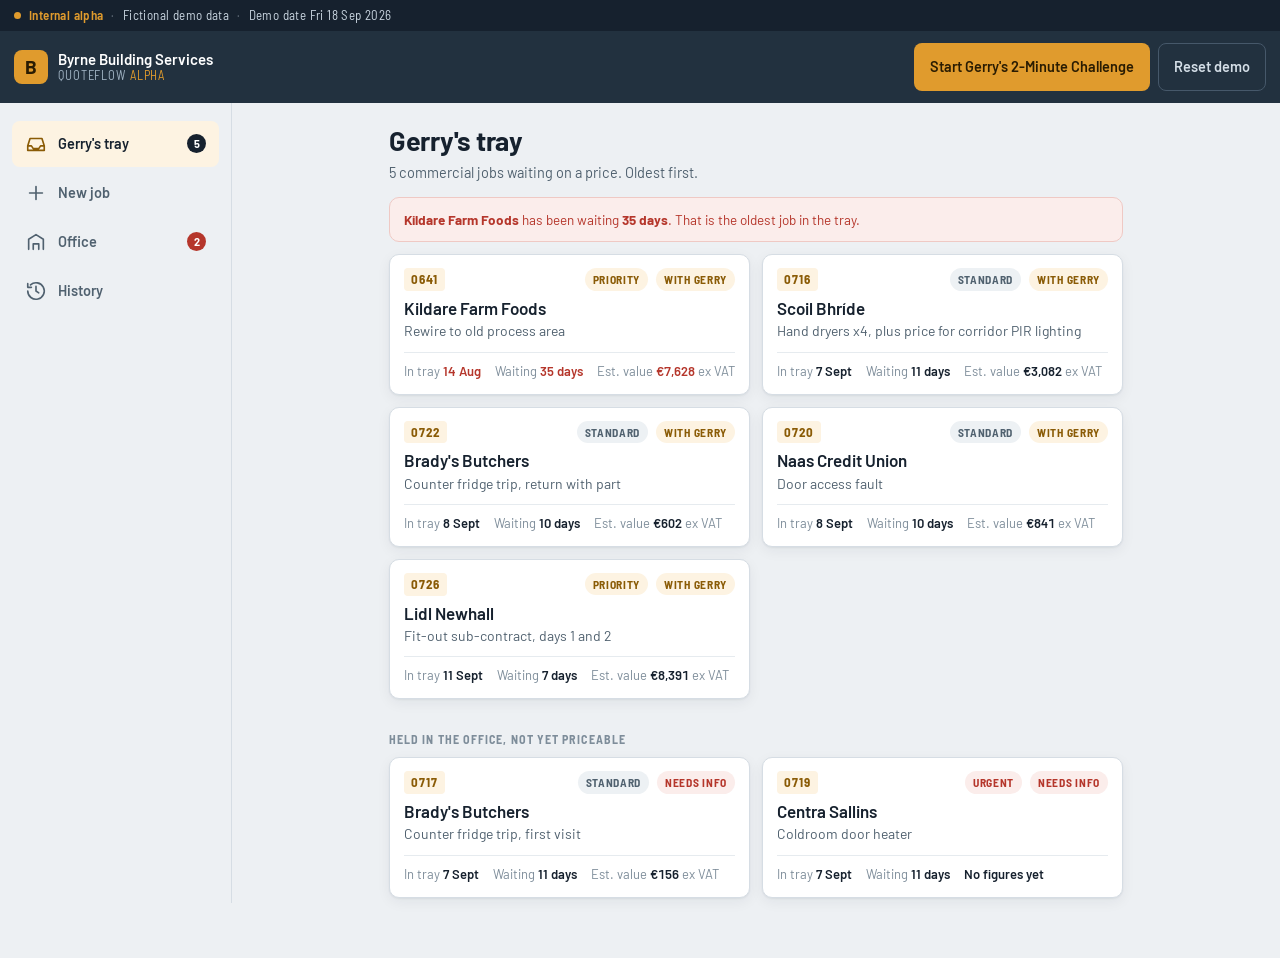
==== index.html @ 324cfc7e "Initial commit: QuoteFlow alpha for Byrne Building Services Co-Authored-By: Claude Opus 5.5 <noreply" ====
<!DOCTYPE html>
<html lang="en-IE">
<head>
<meta charset="utf-8">
<meta name="viewport" content="width=device-width, initial-scale=1, viewport-fit=cover">
<meta name="theme-color" content="#16212E">
<title>Byrne's | QuoteFlow Alpha</title>
<meta name="description" content="Internal alpha: commercial quotation workflow for Byrne Building Services. Classroom prototype.">
<link rel="icon" href="data:image/svg+xml,<svg xmlns='http://www.w3.org/2000/svg' viewBox='0 0 32 32'><rect width='32' height='32' rx='6' fill='%2316212E'/><text x='16' y='23' font-family='Arial' font-size='18' font-weight='bold' fill='%23E8A33D' text-anchor='middle'>B</text></svg>">
<link rel="preconnect" href="https://fonts.googleapis.com">
<link rel="preconnect" href="https://fonts.gstatic.com" crossorigin>
<link href="https://fonts.googleapis.com/css2?family=Barlow:wght@400;500;600;700&family=Barlow+Semi+Condensed:wght@500;600;700&display=swap" rel="stylesheet">
<link rel="stylesheet" href="styles.css">
</head>
<body>

<a class="skip" href="#main">Skip to main content</a>

<!-- ============ DEMO BANNER ============ -->
<div class="demo-strip" role="note">
  <span class="dot"></span>
  <strong>Internal alpha</strong>
  <span class="sep">·</span>
  <span>Fictional demo data</span>
  <span class="sep">·</span>
  <span>Demo date <time datetime="2026-09-18">Fri 18 Sep 2026</time></span>
</div>

<!-- ============ CHALLENGE BAR ============ -->
<div id="challengeBar" class="challenge-bar" hidden role="timer" aria-live="off">
  <div class="cb-left">
    <span class="cb-label">2-Minute Challenge</span>
    <span class="cb-hint" id="cbHint">Price this job and approve it.</span>
  </div>
  <div class="cb-right">
    <span class="cb-clock" id="cbClock">2:00</span>
    <button type="button" class="cb-quit" id="cbQuit">Stop</button>
  </div>
</div>

<header class="topbar">
  <div class="brand">
    <span class="mark" aria-hidden="true">B</span>
    <span class="brand-text">
      <strong>Byrne Building Services</strong>
      <span>QuoteFlow <em>Alpha</em></span>
    </span>
  </div>
  <div class="topbar-actions">
    <button type="button" class="btn btn-accent" id="startChallenge">Start Gerry's 2-Minute Challenge</button>
    <button type="button" class="btn btn-ghost" id="resetDemo">Reset demo</button>
  </div>
</header>

<div class="shell">

  <!-- ============ SIDE NAV (desktop) / BOTTOM NAV (mobile) ============ -->
  <nav class="nav" aria-label="Main">
    <a href="#/tray" data-route="tray" class="nav-item">
      <svg viewBox="0 0 24 24" aria-hidden="true"><path d="M3 14h4l2 3h6l2-3h4M3 14l2.5-8h13L21 14v5H3z"/></svg>
      <span>Gerry's tray</span><span class="nav-badge" id="badgeTray">0</span>
    </a>
    <a href="#/intake" data-route="intake" class="nav-item">
      <svg viewBox="0 0 24 24" aria-hidden="true"><path d="M12 5v14M5 12h14"/></svg>
      <span>New job</span>
    </a>
    <a href="#/office" data-route="office" class="nav-item">
      <svg viewBox="0 0 24 24" aria-hidden="true"><path d="M4 20V9l8-5 8 5v11M9 20v-6h6v6"/></svg>
      <span>Office</span><span class="nav-badge warn" id="badgeOffice">0</span>
    </a>
    <a href="#/history" data-route="history" class="nav-item">
      <svg viewBox="0 0 24 24" aria-hidden="true"><path d="M3 12a9 9 0 1 0 3-6.7M3 4v4h4M12 7v5l3 2"/></svg>
      <span>History</span>
    </a>
  </nav>

  <main id="main" class="main"><!-- views render here --></main>

</div>

<!-- ============ RESULT DIALOG ============ -->
<div class="overlay" id="overlay" hidden>
  <div class="dialog" role="dialog" aria-modal="true" aria-labelledby="dlgTitle" id="dialog">
    <h2 id="dlgTitle">Result</h2>
    <div id="dlgBody"></div>
    <div class="dlg-actions" id="dlgActions"></div>
  </div>
</div>

<div class="toast" id="toast" role="status" aria-live="polite" hidden></div>

<script src="app.js"></script>
</body>
</html>
---- styles.css ----
/* ============================================================
   Byrne's | QuoteFlow Alpha
   Visual language: the carbon docket book and the van.
   Ink + paper + a working hi-vis amber. Nothing decorative.
   ============================================================ */

:root{
  --ink:#16212E;
  --ink-2:#22313F;
  --ink-soft:#50616F;
  --muted:#7E8D9A;
  --paper:#EDF0F3;
  --card:#FFFFFF;
  --rule:#D6DDE4;
  --rule-2:#E6EBEF;

  --amber:#E09B2D;
  --amber-ink:#8A5B06;
  --amber-wash:#FDF3E2;

  --green:#2E7D5B;
  --green-wash:#E6F2EC;
  --red:#B5362B;
  --red-wash:#FBEDEB;
  --blue:#2B6CB0;
  --blue-wash:#EAF1F9;

  --ui:"Barlow", system-ui, -apple-system, "Segoe UI", Roboto, sans-serif;
  --cond:"Barlow Semi Condensed", "Barlow", system-ui, sans-serif;

  --r:10px;
  --shadow:0 1px 2px rgba(22,33,46,.06), 0 4px 14px rgba(22,33,46,.06);
  --tap:48px;
  --navh:64px;
}

*{box-sizing:border-box}
html,body{margin:0;padding:0}
html{-webkit-text-size-adjust:100%}
body{
  background:var(--paper); color:var(--ink);
  font-family:var(--ui); font-size:16px; line-height:1.45;
  -webkit-font-smoothing:antialiased;
  padding-bottom:calc(var(--navh) + env(safe-area-inset-bottom));
}
h1,h2,h3,h4{margin:0; line-height:1.18; letter-spacing:-.01em}
p{margin:0 0 .7em}
button,input,select,textarea{font:inherit; color:inherit}
.num{font-variant-numeric:tabular-nums}

.skip{position:absolute;left:-9999px;top:0;background:var(--ink);color:#fff;padding:10px 16px;z-index:200}
.skip:focus{left:8px;top:8px}

:focus-visible{outline:3px solid var(--blue); outline-offset:2px; border-radius:4px}

/* ---------- demo strip ---------- */
.demo-strip{
  background:var(--ink); color:#C7D3DE;
  font-family:var(--cond); font-size:13px; letter-spacing:.03em;
  padding:6px 14px; display:flex; align-items:center; gap:8px; flex-wrap:wrap;
}
.demo-strip strong{color:var(--amber); font-weight:600}
.demo-strip .sep{opacity:.4}
.demo-strip .dot{width:7px;height:7px;border-radius:50%;background:var(--amber);flex:none}

/* ---------- challenge bar ---------- */
.challenge-bar{
  position:sticky; top:0; z-index:60;
  background:var(--amber); color:#2A1C02;
  display:flex; align-items:center; justify-content:space-between; gap:12px;
  padding:9px 14px; box-shadow:0 2px 10px rgba(0,0,0,.14);
}
.challenge-bar.danger{background:var(--red); color:#fff}
.cb-label{font-family:var(--cond); font-weight:700; letter-spacing:.06em; text-transform:uppercase; font-size:12px; display:block}
.cb-hint{font-size:13.5px}
.cb-clock{font-size:26px; font-weight:700; font-variant-numeric:tabular-nums; letter-spacing:-.02em}
.cb-right{display:flex; align-items:center; gap:10px}
.cb-quit{background:rgba(0,0,0,.14); border:0; color:inherit; padding:7px 12px; border-radius:7px; cursor:pointer; font-size:13px; font-weight:600}
.cb-quit:hover{background:rgba(0,0,0,.22)}

/* ---------- topbar ---------- */
.topbar{
  background:var(--ink-2); color:#fff;
  display:flex; align-items:center; justify-content:space-between; gap:12px;
  padding:12px 14px; flex-wrap:wrap;
}
.brand{display:flex; align-items:center; gap:10px; min-width:0}
.mark{
  width:34px;height:34px;flex:none;border-radius:8px;background:var(--amber);
  color:#2A1C02; font-weight:700; font-size:19px;
  display:grid; place-items:center;
}
.brand-text{display:flex;flex-direction:column;line-height:1.15;min-width:0}
.brand-text strong{font-size:15px; font-weight:600; white-space:nowrap; overflow:hidden; text-overflow:ellipsis}
.brand-text span{font-family:var(--cond); font-size:12.5px; color:#9FB2C2; letter-spacing:.07em; text-transform:uppercase}
.brand-text em{font-style:normal; color:var(--amber)}
.topbar-actions{display:flex; gap:8px; flex-wrap:wrap}

/* ---------- buttons ---------- */
.btn{
  border:1px solid transparent; border-radius:8px; cursor:pointer;
  padding:10px 15px; font-size:14.5px; font-weight:600; min-height:var(--tap);
  display:inline-flex; align-items:center; justify-content:center; gap:7px;
  transition:background .14s ease, border-color .14s ease, transform .06s ease;
}
.btn:active{transform:translateY(1px)}
.btn-accent{background:var(--amber); color:#2A1C02}
.btn-accent:hover{background:#EFAA3B}
.btn-ghost{background:transparent; border-color:#46586A; color:#D4DEE7}
.btn-ghost:hover{background:#2C3D4D}
.btn-primary{background:var(--ink); color:#fff; width:100%}
.btn-primary:hover{background:var(--ink-2)}
.btn-approve{background:var(--green); color:#fff; width:100%; font-size:17px; min-height:56px}
.btn-approve:hover{background:#35906A}
.btn-line{background:var(--card); border-color:var(--rule); color:var(--ink)}
.btn-line:hover{background:#F6F8FA}
.btn-sm{min-height:38px; padding:7px 12px; font-size:13.5px}
.btn[disabled]{opacity:.45; cursor:not-allowed}

/* ---------- shell + nav ---------- */
.shell{display:block}
.nav{
  position:fixed; left:0; right:0; bottom:0; z-index:50;
  background:var(--card); border-top:1px solid var(--rule);
  display:grid; grid-template-columns:repeat(4,1fr);
  padding-bottom:env(safe-area-inset-bottom);
}
.nav-item{
  position:relative; text-decoration:none; color:var(--ink-soft);
  display:flex; flex-direction:column; align-items:center; justify-content:center; gap:3px;
  min-height:var(--navh); padding:8px 4px;
  font-family:var(--cond); font-size:12px; font-weight:600; letter-spacing:.02em;
}
.nav-item svg{width:22px;height:22px;fill:none;stroke:currentColor;stroke-width:1.8;stroke-linecap:round;stroke-linejoin:round}
.nav-item[aria-current="page"]{color:var(--ink); background:var(--amber-wash)}
.nav-item[aria-current="page"] svg{stroke:var(--amber-ink)}
.nav-badge{
  position:absolute; top:7px; right:calc(50% - 26px);
  background:var(--ink); color:#fff; font-size:11px; font-weight:700;
  min-width:19px; height:19px; border-radius:10px; display:grid; place-items:center; padding:0 5px;
}
.nav-badge.warn{background:var(--red)}
.nav-badge[data-zero="1"]{display:none}

.main{padding:16px 14px 28px; max-width:1180px; margin:0 auto}

/* ---------- page head ---------- */
.page-head{margin-bottom:14px}
.page-head h1{font-size:23px; font-weight:700}
.page-head p{color:var(--ink-soft); font-size:14.5px; margin:5px 0 0}

/* ---------- cards ---------- */
.card{background:var(--card); border:1px solid var(--rule); border-radius:var(--r); box-shadow:var(--shadow)}
.card + .card{margin-top:12px}
.card-pad{padding:15px}

.section-label{
  font-family:var(--cond); font-size:12px; font-weight:700; letter-spacing:.09em;
  text-transform:uppercase; color:var(--muted); margin:20px 0 9px;
}
.section-label:first-child{margin-top:0}

/* ---------- job card (the docket) ---------- */
.job{
  display:block; width:100%; text-align:left; background:var(--card);
  border:1px solid var(--rule); border-radius:var(--r); box-shadow:var(--shadow);
  padding:13px 14px; cursor:pointer; margin-bottom:10px;
  transition:border-color .14s ease, box-shadow .14s ease;
}
.job:hover{border-color:#B9C5D0; box-shadow:0 2px 6px rgba(22,33,46,.1)}
.job-top{display:flex; align-items:flex-start; justify-content:space-between; gap:10px}
.job-ref{
  font-family:var(--cond); font-size:13px; font-weight:700; letter-spacing:.08em;
  color:var(--amber-ink); background:var(--amber-wash);
  padding:2px 7px; border-radius:4px; white-space:nowrap;
}
.job-cust{font-size:17px; font-weight:600; margin:7px 0 2px; line-height:1.25}
.job-desc{font-size:14px; color:var(--ink-soft); margin:0}
.job-meta{
  display:flex; flex-wrap:wrap; gap:6px 14px; margin-top:10px;
  padding-top:9px; border-top:1px solid var(--rule-2);
  font-size:13px; color:var(--muted);
}
.job-meta b{color:var(--ink); font-weight:600}
.waiting-hot b{color:var(--red)}

/* ---------- pills ---------- */
.pill{
  font-family:var(--cond); font-size:11.5px; font-weight:700; letter-spacing:.06em;
  text-transform:uppercase; padding:3px 8px; border-radius:20px; white-space:nowrap;
}
.pill-grey{background:#EDF1F4; color:var(--ink-soft)}
.pill-amber{background:var(--amber-wash); color:var(--amber-ink)}
.pill-green{background:var(--green-wash); color:var(--green)}
.pill-red{background:var(--red-wash); color:var(--red)}
.pill-blue{background:var(--blue-wash); color:var(--blue)}

/* ---------- insights ---------- */
.stats{display:grid; grid-template-columns:repeat(2,1fr); gap:10px}
.stat{background:var(--card); border:1px solid var(--rule); border-radius:var(--r); padding:13px 14px}
.stat .k{font-family:var(--cond); font-size:11.5px; font-weight:700; letter-spacing:.07em; text-transform:uppercase; color:var(--muted)}
.stat .v{font-size:27px; font-weight:700; line-height:1.1; margin-top:4px; font-variant-numeric:tabular-nums}
.stat .s{font-size:12.5px; color:var(--ink-soft); margin-top:2px}
.stat.hot .v{color:var(--red)}

.assumption{
  background:var(--amber-wash); border:1px solid #EFD9AE; border-radius:var(--r);
  padding:12px 14px; font-size:13.5px; color:var(--amber-ink); margin-top:10px;
}
.assumption strong{display:block; font-family:var(--cond); letter-spacing:.06em; text-transform:uppercase; font-size:11.5px; margin-bottom:3px}

/* ---------- forms ---------- */
.field{margin-bottom:14px}
.field label, .lbl{display:block; font-size:13.5px; font-weight:600; margin-bottom:5px}
.req{color:var(--red)}
.hint{font-size:12.5px; color:var(--muted); font-weight:400; margin-top:3px}
input[type=text], input[type=number], input[type=date], select, textarea{
  width:100%; background:#fff; border:1px solid var(--rule); border-radius:8px;
  padding:11px 12px; font-size:16px; min-height:var(--tap);
}
textarea{min-height:76px; resize:vertical; line-height:1.4}
input:focus, select:focus, textarea:focus{border-color:var(--blue); outline:none; box-shadow:0 0 0 3px rgba(43,108,176,.15)}
input[aria-invalid="true"], select[aria-invalid="true"], textarea[aria-invalid="true"]{border-color:var(--red); background:#FFFAF9}
.err{color:var(--red); font-size:12.5px; margin-top:4px; font-weight:600}
.grid2{display:grid; grid-template-columns:1fr; gap:0 14px}
.form-foot{position:sticky; bottom:calc(var(--navh) + 8px); padding-top:6px}

/* ---------- line item editor ---------- */
.lines{width:100%; border-collapse:collapse}
.lines th{
  font-family:var(--cond); font-size:11.5px; letter-spacing:.06em; text-transform:uppercase;
  color:var(--muted); text-align:left; font-weight:700; padding:0 6px 6px 0;
}
.lines th.r, .lines td.r{text-align:right}
.lines td{padding:3px 6px 3px 0; vertical-align:middle}
.lines input{min-height:42px; padding:8px 9px; font-size:15px}
.lines input.n{text-align:right}
.lines tfoot td{padding-top:9px; font-weight:600; border-top:1px solid var(--rule-2)}
.del{
  background:none;border:0;color:var(--muted);cursor:pointer;font-size:19px;line-height:1;
  width:36px;height:42px;border-radius:6px;
}
.del:hover{background:var(--red-wash); color:var(--red)}

/* stacked line items on small screens: description gets the full width */
@media (max-width:559px){
  .lines, .lines tbody, .lines tr, .lines td{display:block; width:100%}
  .lines thead{display:none}
  .lines tr{
    display:flex; flex-wrap:wrap; gap:7px 8px; align-items:flex-end;
    border:1px solid var(--rule-2); border-radius:9px; padding:9px; margin-bottom:8px;
  }
  .lines td{padding:0; flex:1 1 0; min-width:0}
  .lines td.c-desc{flex:1 1 100%}
  .lines td[data-lab]::before{
    content:attr(data-lab); display:block;
    font-family:var(--cond); font-size:10.5px; font-weight:700; letter-spacing:.06em;
    text-transform:uppercase; color:var(--muted); margin-bottom:3px;
  }
  .lines td.c-line{flex:0 0 auto; margin-left:auto; text-align:right; font-weight:700; padding-bottom:11px}
  .lines td.c-del{flex:0 0 auto}
}

/* ---------- totals ---------- */
.totals{border-top:1px solid var(--rule); margin-top:14px; padding-top:12px}
.trow{display:flex; justify-content:space-between; align-items:baseline; gap:10px; padding:5px 0; font-size:14.5px}
.trow .lab{color:var(--ink-soft)}
.trow .val{font-weight:600; font-variant-numeric:tabular-nums}
.trow.sub{border-top:1px solid var(--rule-2); margin-top:6px; padding-top:9px}
.trow.grand{
  border-top:2px solid var(--ink); margin-top:9px; padding-top:11px;
  font-size:18px; font-weight:700;
}
.trow.grand .val{font-size:30px; letter-spacing:-.02em}
.trow.vat .val, .trow.vat .lab{color:var(--muted); font-weight:500}

/* ---------- gerry override ---------- */
.override{
  background:var(--amber-wash); border:1px solid #EFD9AE; border-radius:var(--r);
  padding:13px 14px; margin-top:14px;
}
.override h3{font-size:15px; margin-bottom:3px}
.override .hint{margin-bottom:9px}
.override-row{display:flex; gap:9px; align-items:center}
.override-row .pfx{font-size:19px; font-weight:700; color:var(--amber-ink)}

/* ---------- pipeline ---------- */
.pipe{display:flex; flex-wrap:wrap; gap:5px; align-items:center; margin-bottom:4px}
.pipe-step{
  font-family:var(--cond); font-size:11.5px; font-weight:700; letter-spacing:.05em; text-transform:uppercase;
  padding:5px 9px; border-radius:6px; background:#EDF1F4; color:var(--muted);
}
.pipe-step.done{background:var(--ink); color:#fff}
.pipe-step.now{background:var(--amber); color:#2A1C02}
.pipe-arrow{color:var(--rule); font-size:13px}

/* ---------- history / activity ---------- */
.log{list-style:none; margin:0; padding:0}
.log li{
  display:flex; gap:11px; padding:9px 0; border-bottom:1px solid var(--rule-2); font-size:14px;
}
.log li:last-child{border-bottom:0}
.log .when{
  font-family:var(--cond); font-size:12px; color:var(--muted); white-space:nowrap;
  min-width:94px; padding-top:2px;
}
.log .who{font-weight:600}

/* ---------- misc ---------- */
.empty{text-align:center; padding:40px 18px; color:var(--muted)}
.empty h3{color:var(--ink); margin-bottom:5px; font-size:17px}
.back{
  background:none;border:0;color:var(--ink-soft);cursor:pointer;font-size:14.5px;font-weight:600;
  padding:8px 0; display:inline-flex; align-items:center; gap:6px; min-height:var(--tap);
}
.back:hover{color:var(--ink)}
.rowbtns{display:flex; gap:8px; flex-wrap:wrap}
.notice{
  background:var(--blue-wash); border:1px solid #C5D9EE; border-radius:var(--r);
  padding:12px 14px; font-size:13.5px; color:#23527F; margin-bottom:12px;
}
.notice.warn{background:var(--red-wash); border-color:#EFC9C4; color:var(--red)}
.summary-grid{display:grid; grid-template-columns:1fr; gap:0}
.sg-row{display:flex; justify-content:space-between; gap:12px; padding:7px 0; border-bottom:1px solid var(--rule-2); font-size:14.5px}
.sg-row:last-child{border-bottom:0}
.sg-row .k{color:var(--ink-soft); flex:none}
.sg-row .v{text-align:right; font-weight:600}

/* ---------- hidden must beat display rules below ---------- */
[hidden]{display:none !important}

/* ---------- overlay / dialog ---------- */
.overlay{
  position:fixed; inset:0; z-index:120; background:rgba(16,24,34,.55);
  display:grid; place-items:center; padding:18px;
}
.dialog{
  background:var(--card); border-radius:14px; max-width:430px; width:100%;
  padding:22px; box-shadow:0 20px 50px rgba(0,0,0,.3);
}
.dialog h2{font-size:21px; margin-bottom:10px}
.dialog .big{font-size:46px; font-weight:700; letter-spacing:-.03em; line-height:1; margin:6px 0 2px; font-variant-numeric:tabular-nums}
.dialog .pass{color:var(--green)}
.dialog .fail{color:var(--red)}
.dlg-actions{display:flex; gap:9px; margin-top:18px; flex-wrap:wrap}
.dlg-actions .btn{flex:1; min-width:130px}

/* ---------- sticky approve dock (phones) ---------- */
.approve-dock{
  position:fixed; left:0; right:0; bottom:var(--navh); z-index:55;
  background:var(--card); border-top:1px solid var(--rule);
  padding:10px 14px calc(10px + env(safe-area-inset-bottom));
  display:flex; align-items:center; gap:12px;
  box-shadow:0 -5px 18px rgba(22,33,46,.12);
}
.dock-total{display:flex; flex-direction:column; line-height:1.15; flex:none}
.dock-total .k{
  font-family:var(--cond); font-size:10.5px; font-weight:700; letter-spacing:.06em;
  text-transform:uppercase; color:var(--muted);
}
.dock-total .v{font-size:19px; font-weight:700; font-variant-numeric:tabular-nums}
@media (min-width:860px){ .approve-dock, #dockSpacer{display:none !important} }

/* ---------- toast ---------- */
.toast{
  position:fixed; left:50%; transform:translateX(-50%);
  bottom:calc(var(--navh) + 86px); z-index:150;
  background:var(--ink); color:#fff; padding:12px 18px; border-radius:9px;
  font-size:14.5px; font-weight:600; box-shadow:0 8px 24px rgba(0,0,0,.26);
  max-width:calc(100vw - 32px); text-align:center;
}

/* ============================================================
   DESKTOP
   ============================================================ */
@media (min-width:860px){
  body{padding-bottom:0}
  .shell{display:grid; grid-template-columns:232px 1fr; align-items:start; max-width:1320px; margin:0 auto}
  .nav{
    position:sticky; top:0; left:auto; right:auto; bottom:auto;
    display:flex; flex-direction:column; gap:3px;
    border-top:0; border-right:1px solid var(--rule); background:transparent;
    padding:18px 12px; min-height:calc(100vh - 100px);
  }
  .nav-item{
    flex-direction:row; justify-content:flex-start; gap:11px;
    min-height:46px; padding:10px 13px; border-radius:8px; font-size:14.5px;
    font-family:var(--ui); letter-spacing:0;
  }
  .nav-badge{position:static; margin-left:auto; right:auto; top:auto}
  .main{padding:22px 24px 48px}
  .page-head h1{font-size:27px}
  .stats{grid-template-columns:repeat(4,1fr)}
  .grid2{grid-template-columns:1fr 1fr}
  .form-foot{position:static}
  .two-col{display:grid; grid-template-columns:1fr 360px; gap:16px; align-items:start}
  .two-col > * + *{margin-top:0}
  .two-col > *:first-child{order:2}   /* price panel back to the right on desktop */
  .two-col > *:last-child{order:1}
  .btn-primary{width:auto; min-width:210px}
}

@media (min-width:1100px){
  .job-grid{display:grid; grid-template-columns:1fr 1fr; gap:0 12px}
  .job{margin-bottom:12px}
}

@media (prefers-reduced-motion:reduce){
  *{transition-duration:.01ms !important; animation-duration:.01ms !important}
}

@media print{
  .nav,.topbar,.demo-strip,.challenge-bar,.toast{display:none}
}
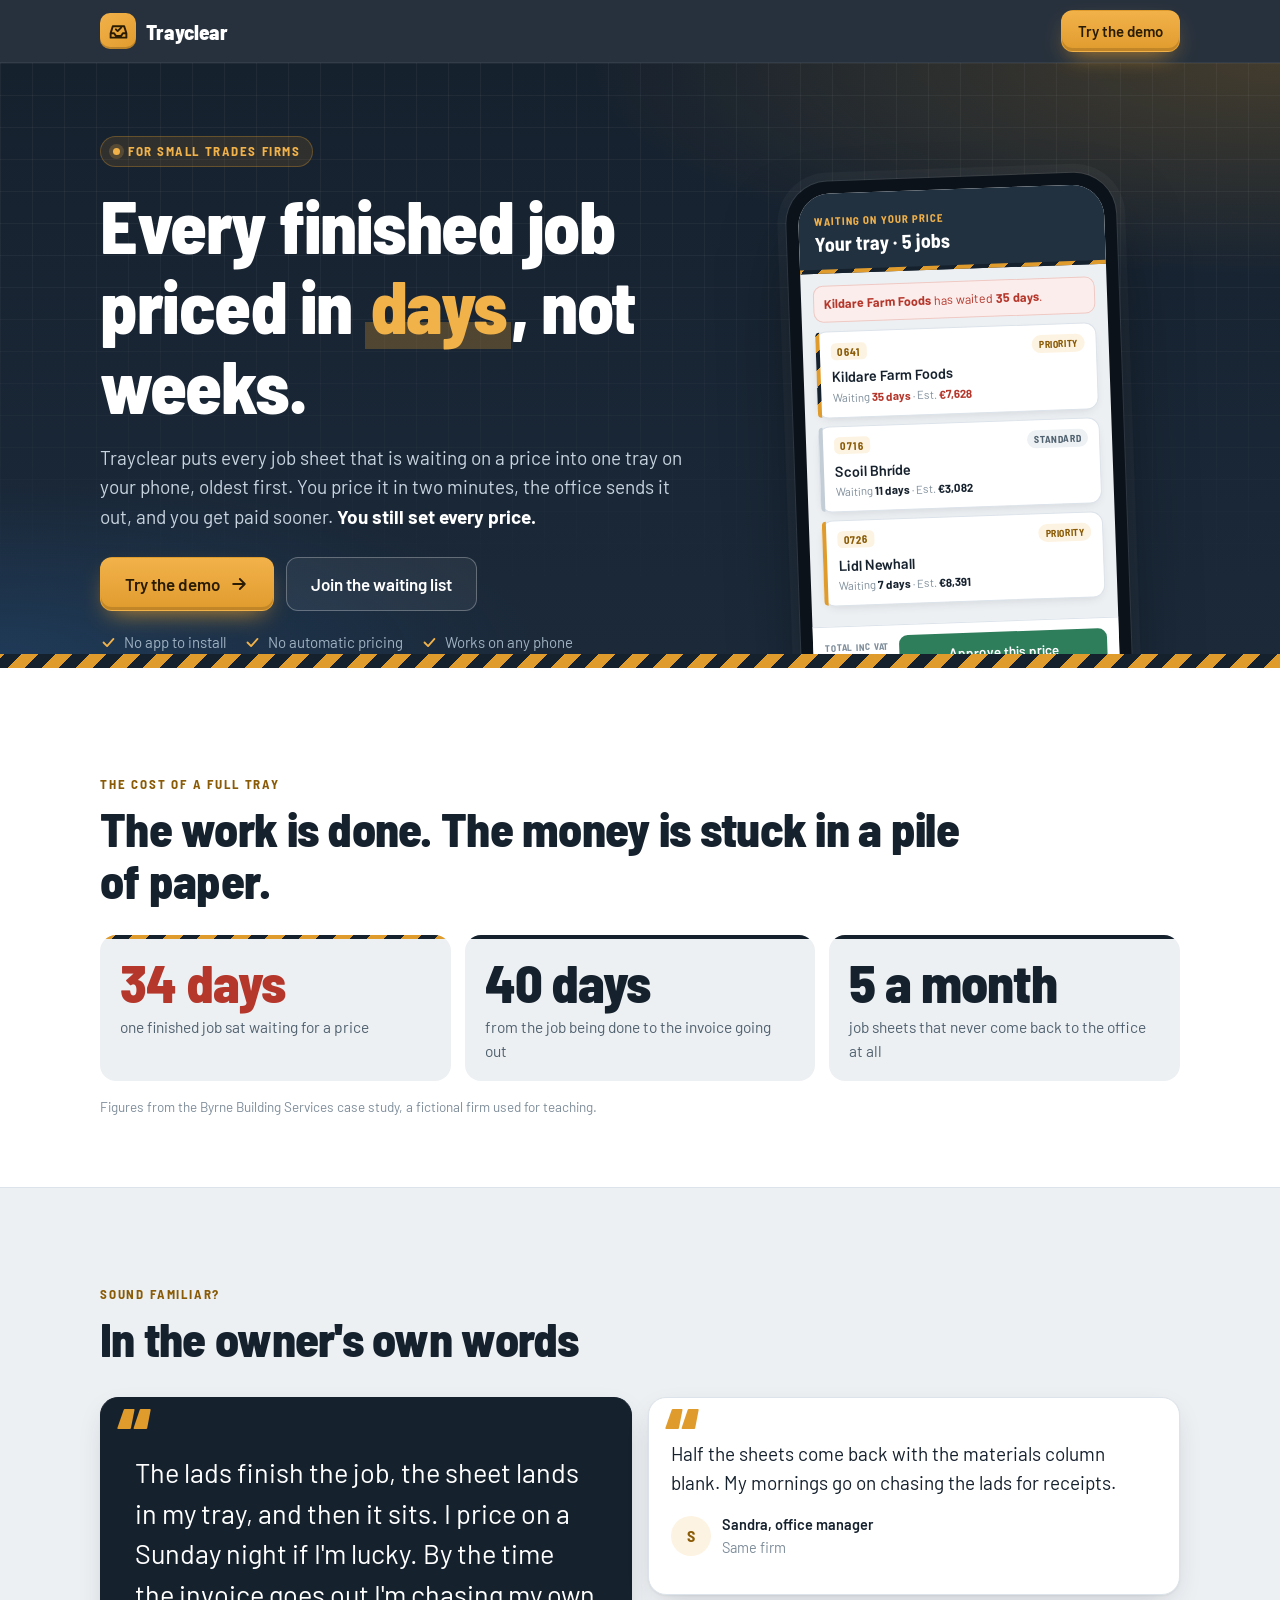
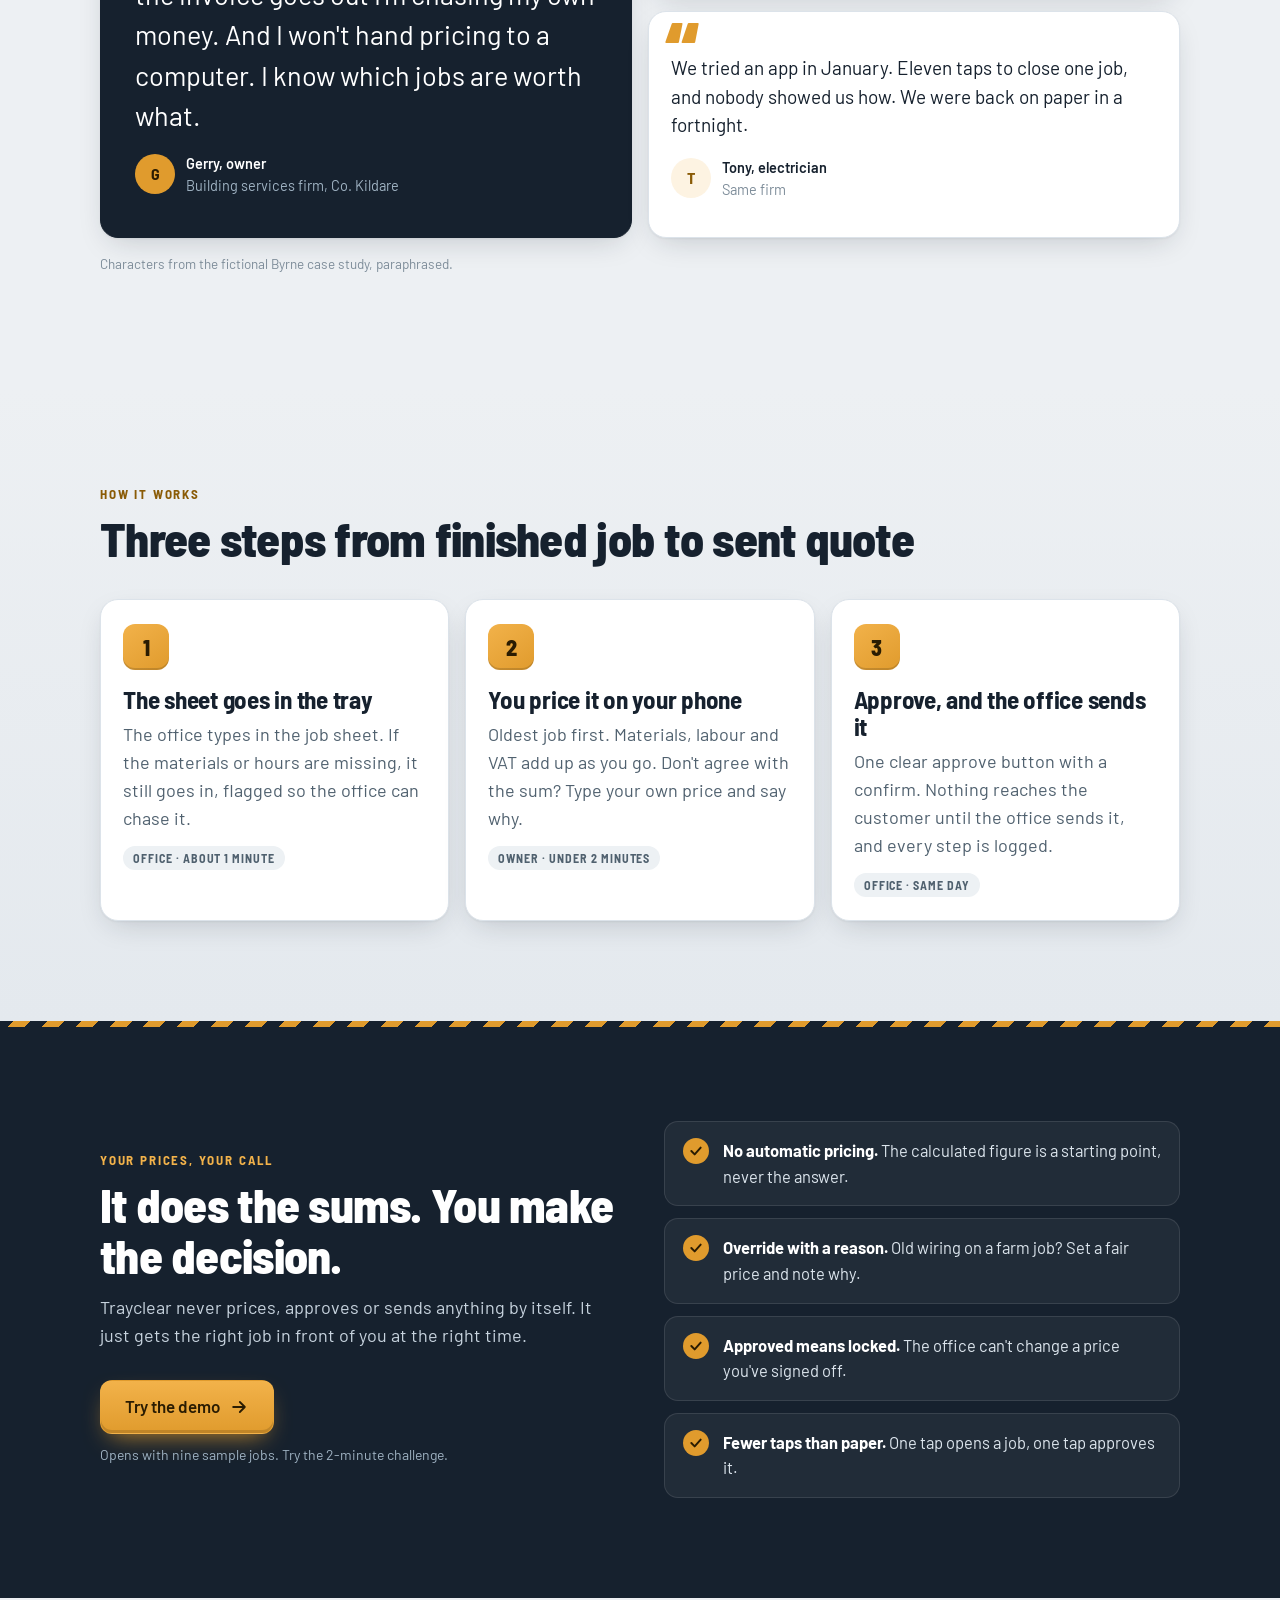
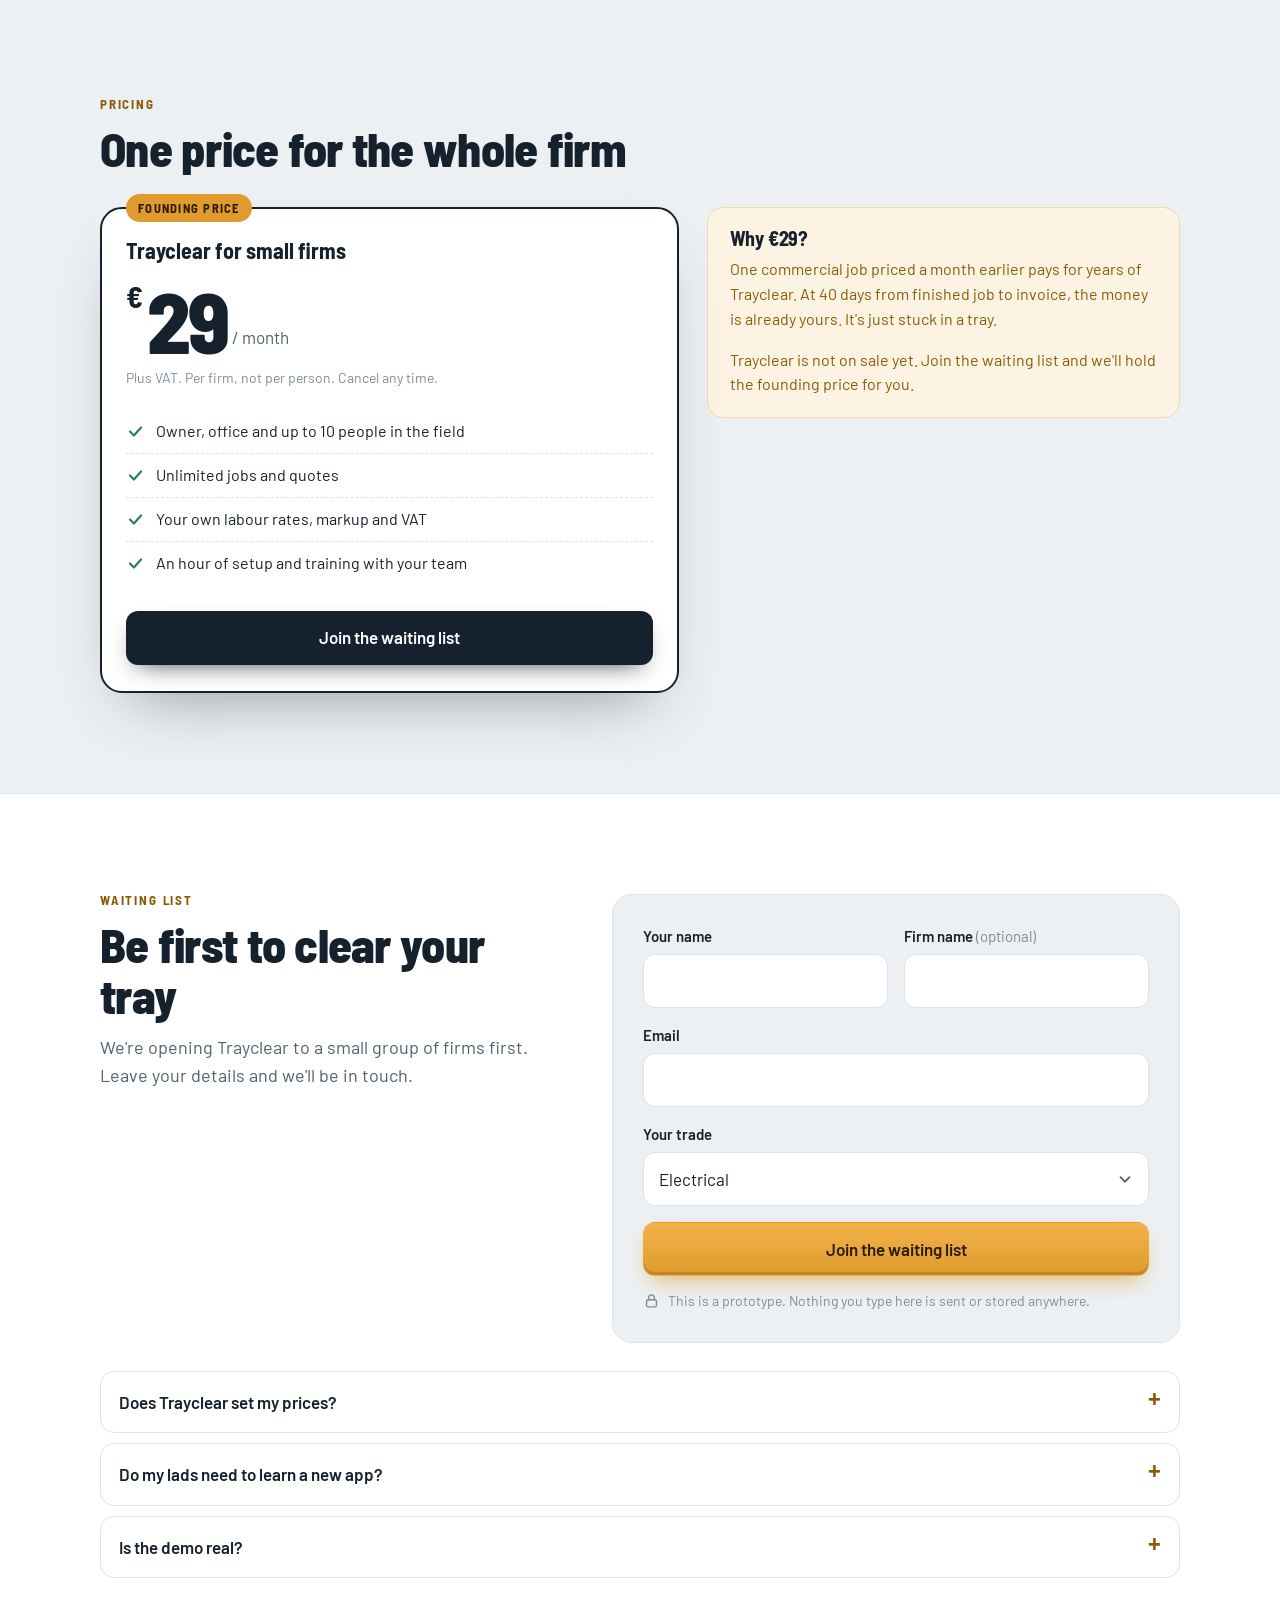
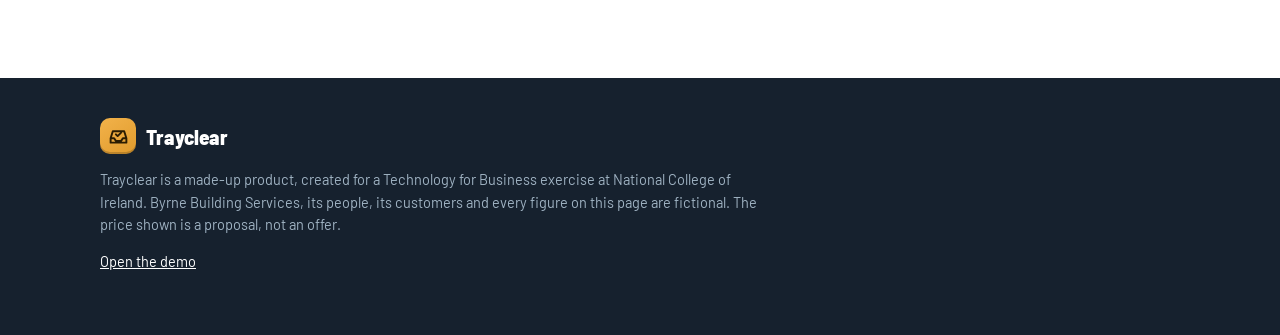
==== commit 424eb6b0: "Add Trayclear landing page, move prototype to app.html, refresh visual design - index.html: phone-fi" ====
--- a/index.html
+++ b/index.html
@@ -4,91 +4,676 @@
 <meta charset="utf-8">
 <meta name="viewport" content="width=device-width, initial-scale=1, viewport-fit=cover">
 <meta name="theme-color" content="#16212E">
-<title>Byrne's | QuoteFlow Alpha</title>
-<meta name="description" content="Internal alpha: commercial quotation workflow for Byrne Building Services. Classroom prototype.">
-<link rel="icon" href="data:image/svg+xml,<svg xmlns='http://www.w3.org/2000/svg' viewBox='0 0 32 32'><rect width='32' height='32' rx='6' fill='%2316212E'/><text x='16' y='23' font-family='Arial' font-size='18' font-weight='bold' fill='%23E8A33D' text-anchor='middle'>B</text></svg>">
+<title>Trayclear | Every finished job priced in days, not weeks</title>
+<meta name="description" content="Trayclear puts every job waiting on a price in one tray on the owner's phone, oldest first. Built for small electrical, plumbing and building firms. You still set every price.">
+<link rel="icon" href="data:image/svg+xml,<svg xmlns='http://www.w3.org/2000/svg' viewBox='0 0 32 32'><rect width='32' height='32' rx='8' fill='%23E09B2D'/><path d='M6 18h5l2 3h6l2-3h5M6 18l3-10h14l3 10v6H6z' fill='none' stroke='%232A1C02' stroke-width='2.2' stroke-linejoin='round'/></svg>">
 <link rel="preconnect" href="https://fonts.googleapis.com">
 <link rel="preconnect" href="https://fonts.gstatic.com" crossorigin>
-<link href="https://fonts.googleapis.com/css2?family=Barlow:wght@400;500;600;700&family=Barlow+Semi+Condensed:wght@500;600;700&display=swap" rel="stylesheet">
-<link rel="stylesheet" href="styles.css">
+<link href="https://fonts.googleapis.com/css2?family=Barlow:wght@400;500;600;700&family=Barlow+Semi+Condensed:wght@600;700;800&display=swap" rel="stylesheet">
+<style>
+:root{
+  --ink:#16212E; --ink-2:#22313F; --ink-3:#2E4154; --ink-soft:#50616F; --muted:#7E8D9A;
+  --paper:#EDF0F3; --card:#FFFFFF; --rule:#DCE3EA;
+  --amber:#E09B2D; --amber-hi:#F2B24A; --amber-ink:#8A5B06; --amber-wash:#FDF3E2;
+  --green:#2E7D5B; --green-wash:#E6F2EC; --red:#B5362B; --red-wash:#FBEDEB;
+  --ui:"Barlow", system-ui, -apple-system, "Segoe UI", Roboto, sans-serif;
+  --cond:"Barlow Semi Condensed", "Barlow", system-ui, sans-serif;
+  --stripes:repeating-linear-gradient(-45deg, var(--amber) 0 12px, var(--ink) 12px 24px);
+  --shadow:0 1px 2px rgba(22,33,46,.05), 0 10px 30px -10px rgba(22,33,46,.22);
+  --wrap:1120px;
+}
+*{box-sizing:border-box}
+html{scroll-behavior:smooth; -webkit-text-size-adjust:100%}
+body{
+  margin:0; font-family:var(--ui); font-size:17px; line-height:1.55; color:var(--ink);
+  background:var(--paper); -webkit-font-smoothing:antialiased;
+}
+h1,h2,h3{font-family:var(--cond); line-height:1.08; margin:0; letter-spacing:-.01em}
+p{margin:0 0 1em}
+a{color:inherit}
+img,svg{display:block}
+.wrap{max-width:var(--wrap); margin:0 auto; padding:0 20px}
+.skip{position:absolute; left:-9999px; top:0; background:var(--ink); color:#fff; padding:10px 16px; z-index:99}
+.skip:focus{left:8px; top:8px}
+:focus-visible{outline:3px solid #2B6CB0; outline-offset:3px; border-radius:6px}
+
+/* ---------- buttons ---------- */
+.btn{
+  display:inline-flex; align-items:center; justify-content:center; gap:9px;
+  min-height:54px; padding:0 24px; border-radius:12px; border:1px solid transparent;
+  font:600 17px/1 var(--ui); text-decoration:none; cursor:pointer;
+  transition:transform .08s ease, box-shadow .15s ease, background .15s ease;
+}
+.btn:active{transform:translateY(1px)}
+.btn svg{width:20px; height:20px; fill:none; stroke:currentColor; stroke-width:2.2; stroke-linecap:round; stroke-linejoin:round}
+.btn-amber{
+  background:linear-gradient(180deg, var(--amber-hi), var(--amber)); color:#2A1C02;
+  box-shadow:inset 0 -3px 0 rgba(0,0,0,.14), 0 10px 24px -10px rgba(224,155,45,.9);
+}
+.btn-amber:hover{background:linear-gradient(180deg, #F6BE5E, var(--amber-hi))}
+.btn-ghost{background:rgba(255,255,255,.06); color:#fff; border-color:rgba(255,255,255,.28)}
+.btn-ghost:hover{background:rgba(255,255,255,.12)}
+.btn-ink{background:var(--ink); color:#fff; box-shadow:0 10px 24px -12px rgba(22,33,46,.9)}
+.btn-ink:hover{background:var(--ink-3)}
+.btn-block{width:100%}
+
+/* ---------- top nav ---------- */
+.top{
+  position:sticky; top:0; z-index:40; background:rgba(22,33,46,.92);
+  backdrop-filter:saturate(1.4) blur(10px); -webkit-backdrop-filter:saturate(1.4) blur(10px);
+  border-bottom:1px solid rgba(255,255,255,.06);
+}
+.top .wrap{display:flex; align-items:center; justify-content:space-between; gap:12px; min-height:62px}
+.logo{display:flex; align-items:center; gap:10px; color:#fff; text-decoration:none; font:800 21px/1 var(--cond); letter-spacing:.01em}
+.logo-mark{
+  width:36px; height:36px; border-radius:10px; display:grid; place-items:center;
+  background:linear-gradient(145deg, var(--amber-hi), var(--amber));
+  box-shadow:inset 0 -2px 0 rgba(0,0,0,.18);
+}
+.logo-mark svg{width:21px; height:21px; fill:none; stroke:#2A1C02; stroke-width:2.2; stroke-linecap:round; stroke-linejoin:round}
+.top .btn{min-height:42px; padding:0 16px; font-size:15px}
+
+/* ---------- hero ---------- */
+.hero{
+  position:relative; overflow:hidden; color:#fff; padding:44px 0 0;
+  background:
+    radial-gradient(90% 60% at 100% 0%, rgba(224,155,45,.22), transparent 60%),
+    radial-gradient(70% 50% at 0% 100%, rgba(43,108,176,.25), transparent 60%),
+    linear-gradient(180deg, var(--ink) 0%, #1B2939 100%);
+}
+.hero::before{ /* blueprint grid */
+  content:""; position:absolute; inset:0; pointer-events:none;
+  background-image:
+    linear-gradient(rgba(255,255,255,.045) 1px, transparent 1px),
+    linear-gradient(90deg, rgba(255,255,255,.045) 1px, transparent 1px);
+  background-size:32px 32px;
+  -webkit-mask-image:linear-gradient(180deg, #000 30%, transparent 95%); mask-image:linear-gradient(180deg, #000 30%, transparent 95%);
+}
+.hero .wrap{position:relative; display:grid; gap:36px}
+.eyebrow{
+  display:inline-flex; align-items:center; gap:8px; margin-bottom:18px;
+  font:700 13px/1 var(--cond); letter-spacing:.12em; text-transform:uppercase; color:var(--amber-hi);
+  background:rgba(224,155,45,.12); border:1px solid rgba(224,155,45,.3); padding:8px 12px; border-radius:30px;
+}
+.eyebrow::before{content:""; width:7px; height:7px; border-radius:50%; background:var(--amber-hi); box-shadow:0 0 0 4px rgba(242,178,74,.2)}
+.hero h1{font-size:clamp(42px, 11vw, 74px); font-weight:800; letter-spacing:-.02em}
+.hero h1 .hl{
+  color:var(--amber-hi); background:linear-gradient(transparent 70%, rgba(224,155,45,.28) 70%);
+  padding:0 .06em;
+}
+.lede{font-size:19px; color:#C7D3DE; margin:18px 0 26px; max-width:34em}
+.lede strong{color:#fff}
+.cta-row{display:flex; flex-direction:column; gap:12px}
+.reassure{display:flex; flex-wrap:wrap; gap:8px 18px; margin:20px 0 0; padding:0; list-style:none; font-size:15px; color:#9FB2C2}
+.reassure li{display:flex; align-items:center; gap:7px}
+.reassure svg{width:17px; height:17px; fill:none; stroke:var(--amber-hi); stroke-width:2.6; stroke-linecap:round; stroke-linejoin:round}
+
+/* phone mock-up, built in CSS from the real app's tray */
+.device{
+  justify-self:center; width:min(330px, 88vw); margin-bottom:-70px;
+  background:#0B121A; border-radius:42px; padding:12px;
+  box-shadow:0 0 0 1px rgba(255,255,255,.08), 0 40px 80px -20px rgba(0,0,0,.6), 0 0 0 9px rgba(255,255,255,.03);
+  transform:rotate(-2deg);
+}
+.screen{background:var(--paper); color:var(--ink); border-radius:32px; overflow:hidden}
+.s-bar{background:var(--ink-2); color:#fff; padding:22px 16px 14px; position:relative}
+.s-bar::after{content:""; position:absolute; left:0; right:0; bottom:0; height:4px; background:var(--stripes)}
+.s-bar small{display:block; font:700 11px/1 var(--cond); letter-spacing:.1em; text-transform:uppercase; color:var(--amber-hi); margin-bottom:5px}
+.s-bar b{font:700 20px/1 var(--cond)}
+.s-body{padding:12px}
+.s-alert{background:var(--red-wash); color:var(--red); border:1px solid #EFC9C4; border-radius:10px; padding:8px 10px; font-size:12.5px; margin-bottom:9px}
+.s-job{
+  position:relative; background:#fff; border:1px solid var(--rule); border-radius:12px;
+  padding:10px 11px 10px 15px; margin-bottom:8px; box-shadow:0 4px 12px -6px rgba(22,33,46,.2);
+}
+.s-job::before{content:""; position:absolute; left:0; top:0; bottom:0; width:4px; border-radius:12px 0 0 12px; background:#C3CDD6}
+.s-job.hot::before{background:var(--stripes)}
+.s-job.pri::before{background:var(--amber)}
+.s-row{display:flex; justify-content:space-between; align-items:center; gap:6px}
+.s-ref{font:700 11px/1 var(--cond); letter-spacing:.08em; color:var(--amber-ink); background:var(--amber-wash); padding:3px 6px; border-radius:5px}
+.s-pill{font:700 10px/1 var(--cond); letter-spacing:.06em; text-transform:uppercase; padding:4px 7px; border-radius:20px; background:#EDF1F4; color:var(--ink-soft)}
+.s-pill.a{background:var(--amber-wash); color:var(--amber-ink)}
+.s-cust{font-weight:600; font-size:14.5px; margin:5px 0 1px}
+.s-meta{font-size:11.5px; color:var(--muted)}
+.s-meta b{color:var(--ink)}
+.s-job.hot .s-meta b{color:var(--red)}
+.s-dock{display:flex; align-items:center; gap:10px; background:#fff; border-top:1px solid var(--rule); padding:10px 12px 16px}
+.s-dock span{font:700 17px/1 var(--cond)}
+.s-dock span small{display:block; font-size:9.5px; letter-spacing:.08em; text-transform:uppercase; color:var(--muted); margin-bottom:2px}
+.s-dock i{flex:1; text-align:center; font-style:normal; font-weight:600; font-size:13.5px; color:#fff; background:var(--green); border-radius:9px; padding:10px 0}
+
+/* hazard tape divider */
+.tape{height:14px; background:var(--stripes); position:relative; z-index:2}
+
+/* ---------- sections ---------- */
+section{padding:72px 0}
+.kicker{font:700 13px/1 var(--cond); letter-spacing:.14em; text-transform:uppercase; color:var(--amber-ink); margin-bottom:12px}
+.h2{font-size:clamp(32px, 7.5vw, 48px); font-weight:800; letter-spacing:-.015em; max-width:18em}
+.sub{color:var(--ink-soft); font-size:18px; margin-top:12px; max-width:36em}
+
+/* numbers */
+.numbers{background:var(--card); padding:110px 0 56px; border-bottom:1px solid var(--rule)}
+.num-grid{display:grid; gap:14px; margin-top:28px}
+.num{
+  position:relative; overflow:hidden; background:var(--paper); border-radius:16px; padding:20px 20px 18px;
+}
+.num::before{content:""; position:absolute; left:0; top:0; right:0; height:4px; background:var(--ink)}
+.num.hot::before{background:var(--stripes)}
+.num b{display:block; font:800 54px/1 var(--cond); letter-spacing:-.02em}
+.num.hot b{color:var(--red)}
+.num span{display:block; color:var(--ink-soft); font-size:15.5px; margin-top:6px}
+.source{font-size:13.5px; color:var(--muted); margin-top:16px}
+
+/* problem: owner's words */
+.quotes{display:grid; gap:16px; margin-top:32px}
+.quote{
+  position:relative; margin:0; background:var(--card); border-radius:18px; padding:28px 22px 22px;
+  box-shadow:var(--shadow); border:1px solid var(--rule);
+}
+.quote::before{
+  content:"\201C"; position:absolute; top:-6px; left:16px;
+  font:800 86px/1 var(--cond); color:var(--amber);
+}
+.quote p{font-size:19px; line-height:1.5; margin:14px 0 16px}
+.quote.lead{background:var(--ink); color:#fff; border-color:var(--ink)}
+.quote.lead p{font-size:22px}
+.quote figcaption{display:flex; align-items:center; gap:11px; font-size:14.5px; color:var(--muted)}
+.quote.lead figcaption{color:#9FB2C2}
+.quote figcaption b{display:block; color:var(--ink); font-weight:600}
+.quote.lead figcaption b{color:#fff}
+.avatar{
+  width:40px; height:40px; border-radius:50%; flex:none; display:grid; place-items:center;
+  font:700 16px/1 var(--cond); background:var(--amber-wash); color:var(--amber-ink);
+}
+.quote.lead .avatar{background:var(--amber); color:#2A1C02}
+
+/* steps */
+.how{background:linear-gradient(180deg, var(--paper), #E4E9EE)}
+.steps{display:grid; gap:16px; margin:34px 0 0; padding:0; list-style:none; counter-reset:step}
+.step{
+  position:relative; background:var(--card); border:1px solid var(--rule); border-radius:18px;
+  padding:24px 22px 22px; box-shadow:var(--shadow);
+}
+.step-n{
+  display:inline-grid; place-items:center; width:46px; height:46px; border-radius:12px; margin-bottom:16px;
+  font:800 22px/1 var(--cond); color:#2A1C02;
+  background:linear-gradient(145deg, var(--amber-hi), var(--amber)); box-shadow:inset 0 -2px 0 rgba(0,0,0,.15);
+}
+.step h3{font-size:25px; font-weight:700; margin-bottom:8px}
+.step p{color:var(--ink-soft); margin:0}
+.step .who{
+  display:inline-block; margin-top:14px; font:700 12px/1 var(--cond); letter-spacing:.08em; text-transform:uppercase;
+  color:var(--ink-soft); background:#EDF1F4; padding:6px 10px; border-radius:20px;
+}
+
+/* control band */
+.control{background:var(--ink); color:#fff; position:relative; overflow:hidden}
+.control::after{content:""; position:absolute; left:0; right:0; top:0; height:6px; background:var(--stripes)}
+.control .h2{color:#fff}
+.control .sub{color:#C7D3DE}
+.ticks{display:grid; gap:12px; margin:30px 0 0; padding:0; list-style:none}
+.ticks li{
+  display:flex; gap:14px; align-items:flex-start; background:rgba(255,255,255,.05);
+  border:1px solid rgba(255,255,255,.1); border-radius:14px; padding:16px 18px; font-size:16.5px; color:#DCE5ED;
+}
+.ticks li b{color:#fff}
+.ticks svg{flex:none; width:26px; height:26px; padding:5px; border-radius:50%; background:var(--amber); fill:none; stroke:#2A1C02; stroke-width:3; stroke-linecap:round; stroke-linejoin:round}
+.demo-cta{margin-top:30px; display:flex; flex-direction:column; gap:10px; align-items:flex-start}
+.demo-cta small{color:#9FB2C2; font-size:14px}
+
+/* price */
+.price-wrap{display:grid; gap:20px; margin-top:32px; align-items:start}
+.price{
+  position:relative; background:var(--card); border-radius:22px; padding:30px 24px 26px;
+  border:2px solid var(--ink); box-shadow:0 30px 60px -30px rgba(22,33,46,.45);
+}
+.badge{
+  position:absolute; top:-15px; left:24px; font:700 12.5px/1 var(--cond); letter-spacing:.1em; text-transform:uppercase;
+  background:var(--amber); color:#2A1C02; padding:8px 12px; border-radius:30px;
+}
+.price-name{font:700 22px/1 var(--cond)}
+.amount{display:flex; align-items:flex-start; gap:4px; margin:16px 0 4px}
+.amount .cur{font:700 30px/1.3 var(--cond)}
+.amount .val{font:800 86px/1 var(--cond); letter-spacing:-.03em}
+.amount .per{align-self:flex-end; font-size:17px; color:var(--ink-soft); padding-bottom:12px}
+.price .vat{font-size:14px; color:var(--muted); margin-bottom:22px}
+.incl{list-style:none; margin:0 0 26px; padding:0}
+.incl li{display:flex; gap:11px; align-items:flex-start; padding:9px 0; border-top:1px dashed var(--rule); font-size:16px}
+.incl li:first-child{border-top:0}
+.incl svg{flex:none; margin-top:3px; width:19px; height:19px; fill:none; stroke:var(--green); stroke-width:2.8; stroke-linecap:round; stroke-linejoin:round}
+.side-note{background:var(--amber-wash); border:1px solid #EFD9AE; border-radius:16px; padding:20px 22px; color:var(--amber-ink); font-size:16px}
+.side-note h3{font-size:20px; color:var(--ink); margin-bottom:8px}
+.side-note p:last-child{margin:0}
+
+/* waitlist */
+.waitlist{background:var(--card); border-top:1px solid var(--rule)}
+.form-card{
+  margin-top:28px; background:var(--paper); border-radius:20px; padding:24px 20px;
+  border:1px solid var(--rule);
+}
+.field{margin-bottom:16px}
+.field label{display:block; font-weight:600; font-size:15px; margin-bottom:6px}
+.field .opt{font-weight:400; color:var(--muted)}
+.field input, .field select{
+  width:100%; min-height:54px; padding:0 15px; font:inherit; font-size:17px; color:var(--ink);
+  background:#fff; border:1.5px solid var(--rule); border-radius:12px; -webkit-appearance:none; appearance:none;
+}
+.field select{background-image:url("data:image/svg+xml,%3Csvg xmlns='http://www.w3.org/2000/svg' viewBox='0 0 20 20'%3E%3Cpath d='M5 8l5 5 5-5' fill='none' stroke='%2350616F' stroke-width='2' stroke-linecap='round'/%3E%3C/svg%3E"); background-repeat:no-repeat; background-position:right 14px center; background-size:18px; padding-right:42px}
+.field input:focus, .field select:focus{outline:none; border-color:var(--amber); box-shadow:0 0 0 4px rgba(224,155,45,.22)}
+.field input[aria-invalid="true"]{border-color:var(--red); background:#FFFAF9}
+.err{color:var(--red); font-size:14px; font-weight:600; margin-top:6px}
+.privacy{font-size:14px; color:var(--muted); margin:14px 0 0; display:flex; gap:8px; align-items:flex-start}
+.privacy svg{flex:none; margin-top:2px; width:17px; height:17px; fill:none; stroke:currentColor; stroke-width:2; stroke-linecap:round; stroke-linejoin:round}
+.thanks{text-align:center; padding:12px 4px 4px}
+.thanks .tick{
+  width:68px; height:68px; margin:0 auto 16px; border-radius:50%; display:grid; place-items:center;
+  background:var(--green); box-shadow:0 0 0 10px var(--green-wash); animation:pop .35s cubic-bezier(.2,.9,.3,1.4);
+}
+.thanks .tick svg{width:32px; height:32px; fill:none; stroke:#fff; stroke-width:3.2; stroke-linecap:round; stroke-linejoin:round}
+.thanks h3{font-size:30px; margin-bottom:8px}
+.thanks p{color:var(--ink-soft)}
+@keyframes pop{from{transform:scale(.6); opacity:0} to{transform:none; opacity:1}}
+
+/* faq */
+.faq{margin-top:28px; display:grid; gap:10px}
+.faq details{background:var(--card); border:1px solid var(--rule); border-radius:14px; padding:0 18px}
+.faq summary{
+  cursor:pointer; list-style:none; padding:17px 30px 17px 0; position:relative; font-weight:600; font-size:17px;
+}
+.faq summary::-webkit-details-marker{display:none}
+.faq summary::after{content:"+"; position:absolute; right:0; top:12px; font:600 26px/1 var(--ui); color:var(--amber-ink); transition:transform .2s ease}
+.faq details[open] summary::after{transform:rotate(45deg)}
+.faq details p{color:var(--ink-soft); margin:0 0 18px}
+
+/* footer */
+footer{background:var(--ink); color:#9FB2C2; font-size:14.5px; padding:40px 0 calc(110px + env(safe-area-inset-bottom))}
+footer .logo{margin-bottom:14px}
+footer p{max-width:46em}
+footer a{color:#fff}
+
+/* sticky phone CTA */
+.dock{
+  position:fixed; left:12px; right:12px; bottom:calc(12px + env(safe-area-inset-bottom)); z-index:50;
+  display:flex; gap:8px; padding:8px; border-radius:18px;
+  background:rgba(22,33,46,.94); backdrop-filter:blur(10px); -webkit-backdrop-filter:blur(10px);
+  box-shadow:0 18px 40px -12px rgba(0,0,0,.55);
+  transform:translateY(140%); transition:transform .25s ease;
+}
+.dock.show{transform:none}
+.dock .btn{flex:1; min-height:48px; padding:0 12px; font-size:15.5px}
+
+/* reveal on scroll */
+.reveal{opacity:0; transform:translateY(16px); transition:opacity .5s ease, transform .5s ease}
+.reveal.in{opacity:1; transform:none}
+
+/* ---------- wider screens ---------- */
+@media (min-width:640px){
+  .cta-row{flex-direction:row}
+  .num-grid{grid-template-columns:repeat(3,1fr)}
+  .form-card{padding:30px}
+  .form-row{display:grid; grid-template-columns:1fr 1fr; gap:0 16px}
+}
+@media (min-width:900px){
+  body{font-size:18px}
+  section{padding:100px 0}
+  .hero{padding-top:72px}
+  .hero .wrap{grid-template-columns:1.15fr .85fr; align-items:center; gap:40px}
+  .device{margin-bottom:-90px}
+  .quotes{grid-template-columns:repeat(2,1fr)}
+  .quote.lead{grid-row:span 2; display:flex; flex-direction:column; justify-content:center; padding:40px 34px}
+  .quote.lead p{font-size:27px}
+  .steps{grid-template-columns:repeat(3,1fr)}
+  .control .wrap{display:grid; grid-template-columns:1fr 1fr; gap:48px; align-items:center}
+  .ticks{margin-top:0}
+  .price-wrap{grid-template-columns:1.1fr .9fr; gap:28px}
+  .wl-grid{display:grid; grid-template-columns:.9fr 1.1fr; gap:48px; align-items:start}
+  .form-card{margin-top:0}
+  .dock{display:none}
+  footer{padding-bottom:48px}
+}
+@media (prefers-reduced-motion:reduce){
+  html{scroll-behavior:auto}
+  *{transition:none !important; animation:none !important}
+  .reveal{opacity:1; transform:none}
+}
+[hidden]{display:none !important}
+</style>
 </head>
 <body>
-
 <a class="skip" href="#main">Skip to main content</a>
 
-<!-- ============ DEMO BANNER ============ -->
-<div class="demo-strip" role="note">
-  <span class="dot"></span>
-  <strong>Internal alpha</strong>
-  <span class="sep">·</span>
-  <span>Fictional demo data</span>
-  <span class="sep">·</span>
-  <span>Demo date <time datetime="2026-09-18">Fri 18 Sep 2026</time></span>
+<!-- ============ NAV ============ -->
+<header class="top">
+  <div class="wrap">
+    <a class="logo" href="#top" aria-label="Trayclear home">
+      <span class="logo-mark" aria-hidden="true"><svg viewBox="0 0 24 24"><path d="M3 14h4l2 3h6l2-3h4M3 14l2.5-8h13L21 14v5H3z"/><path d="M9 9.5l2 2 4-4"/></svg></span>
+      Trayclear
+    </a>
+    <a class="btn btn-amber" href="app.html">Try the demo</a>
+  </div>
+</header>
+
+<main id="main">
+
+<!-- ============ HERO ============ -->
+<section class="hero" id="top" aria-labelledby="h-hero">
+  <div class="wrap">
+    <div>
+      <span class="eyebrow">For small trades firms</span>
+      <h1 id="h-hero">Every finished job priced in <span class="hl">days</span>, not weeks.</h1>
+      <p class="lede">Trayclear puts every job sheet that is waiting on a price into one tray on your phone, oldest first.
+        You price it in two minutes, the office sends it out, and you get paid sooner.
+        <strong>You still set every price.</strong></p>
+      <div class="cta-row">
+        <a class="btn btn-amber" href="app.html">
+          Try the demo
+          <svg viewBox="0 0 24 24" aria-hidden="true"><path d="M5 12h14M13 6l6 6-6 6"/></svg>
+        </a>
+        <a class="btn btn-ghost" href="#waitlist">Join the waiting list</a>
+      </div>
+      <ul class="reassure">
+        <li><svg viewBox="0 0 24 24" aria-hidden="true"><path d="M5 12l5 5 9-10"/></svg>No app to install</li>
+        <li><svg viewBox="0 0 24 24" aria-hidden="true"><path d="M5 12l5 5 9-10"/></svg>No automatic pricing</li>
+        <li><svg viewBox="0 0 24 24" aria-hidden="true"><path d="M5 12l5 5 9-10"/></svg>Works on any phone</li>
+      </ul>
+    </div>
+
+    <!-- CSS mock-up of the demo's tray screen -->
+    <div class="device" aria-hidden="true">
+      <div class="screen">
+        <div class="s-bar"><small>Waiting on your price</small><b>Your tray · 5 jobs</b></div>
+        <div class="s-body">
+          <div class="s-alert"><b>Kildare Farm Foods</b> has waited <b>35 days</b>.</div>
+          <div class="s-job hot">
+            <div class="s-row"><span class="s-ref">0641</span><span class="s-pill a">Priority</span></div>
+            <div class="s-cust">Kildare Farm Foods</div>
+            <div class="s-meta">Waiting <b>35 days</b> · Est. <b>€7,628</b></div>
+          </div>
+          <div class="s-job">
+            <div class="s-row"><span class="s-ref">0716</span><span class="s-pill">Standard</span></div>
+            <div class="s-cust">Scoil Bhríde</div>
+            <div class="s-meta">Waiting <b>11 days</b> · Est. <b>€3,082</b></div>
+          </div>
+          <div class="s-job pri">
+            <div class="s-row"><span class="s-ref">0726</span><span class="s-pill a">Priority</span></div>
+            <div class="s-cust">Lidl Newhall</div>
+            <div class="s-meta">Waiting <b>7 days</b> · Est. <b>€8,391</b></div>
+          </div>
+        </div>
+        <div class="s-dock"><span><small>Total inc VAT</small>€8,658</span><i>Approve this price</i></div>
+      </div>
+    </div>
+  </div>
+</section>
+<div class="tape" aria-hidden="true"></div>
+
+<!-- ============ NUMBERS ============ -->
+<section class="numbers" aria-labelledby="h-num">
+  <div class="wrap">
+    <p class="kicker">The cost of a full tray</p>
+    <h2 class="h2" id="h-num">The work is done. The money is stuck in a pile of paper.</h2>
+    <div class="num-grid">
+      <div class="num hot reveal"><b>34 days</b><span>one finished job sat waiting for a price</span></div>
+      <div class="num reveal"><b>40 days</b><span>from the job being done to the invoice going out</span></div>
+      <div class="num reveal"><b>5 a month</b><span>job sheets that never come back to the office at all</span></div>
+    </div>
+    <p class="source">Figures from the Byrne Building Services case study, a fictional firm used for teaching.</p>
+  </div>
+</section>
+
+<!-- ============ PROBLEM ============ -->
+<section aria-labelledby="h-prob">
+  <div class="wrap">
+    <p class="kicker">Sound familiar?</p>
+    <h2 class="h2" id="h-prob">In the owner's own words</h2>
+    <div class="quotes">
+      <figure class="quote lead reveal">
+        <p>The lads finish the job, the sheet lands in my tray, and then it sits. I price on a Sunday night if I'm lucky.
+          By the time the invoice goes out I'm chasing my own money. And I won't hand pricing to a computer.
+          I know which jobs are worth what.</p>
+        <figcaption><span class="avatar" aria-hidden="true">G</span><span><b>Gerry, owner</b>Building services firm, Co. Kildare</span></figcaption>
+      </figure>
+      <figure class="quote reveal">
+        <p>Half the sheets come back with the materials column blank. My mornings go on chasing the lads for receipts.</p>
+        <figcaption><span class="avatar" aria-hidden="true">S</span><span><b>Sandra, office manager</b>Same firm</span></figcaption>
+      </figure>
+      <figure class="quote reveal">
+        <p>We tried an app in January. Eleven taps to close one job, and nobody showed us how. We were back on paper in a fortnight.</p>
+        <figcaption><span class="avatar" aria-hidden="true">T</span><span><b>Tony, electrician</b>Same firm</span></figcaption>
+      </figure>
+    </div>
+    <p class="source">Characters from the fictional Byrne case study, paraphrased.</p>
+  </div>
+</section>
+
+<!-- ============ HOW IT WORKS ============ -->
+<section class="how" id="how" aria-labelledby="h-how">
+  <div class="wrap">
+    <p class="kicker">How it works</p>
+    <h2 class="h2" id="h-how">Three steps from finished job to sent quote</h2>
+    <ol class="steps">
+      <li class="step reveal">
+        <span class="step-n" aria-hidden="true">1</span>
+        <h3>The sheet goes in the tray</h3>
+        <p>The office types in the job sheet. If the materials or hours are missing, it still goes in, flagged so the office can chase it.</p>
+        <span class="who">Office · about 1 minute</span>
+      </li>
+      <li class="step reveal">
+        <span class="step-n" aria-hidden="true">2</span>
+        <h3>You price it on your phone</h3>
+        <p>Oldest job first. Materials, labour and VAT add up as you go. Don't agree with the sum? Type your own price and say why.</p>
+        <span class="who">Owner · under 2 minutes</span>
+      </li>
+      <li class="step reveal">
+        <span class="step-n" aria-hidden="true">3</span>
+        <h3>Approve, and the office sends it</h3>
+        <p>One clear approve button with a confirm. Nothing reaches the customer until the office sends it, and every step is logged.</p>
+        <span class="who">Office · same day</span>
+      </li>
+    </ol>
+  </div>
+</section>
+
+<!-- ============ CONTROL + DEMO ============ -->
+<section class="control" aria-labelledby="h-ctrl">
+  <div class="wrap">
+    <div>
+      <p class="kicker" style="color:var(--amber-hi)">Your prices, your call</p>
+      <h2 class="h2" id="h-ctrl">It does the sums. You make the decision.</h2>
+      <p class="sub">Trayclear never prices, approves or sends anything by itself. It just gets the right job in front of you at the right time.</p>
+      <div class="demo-cta">
+        <a class="btn btn-amber" href="app.html">
+          Try the demo
+          <svg viewBox="0 0 24 24" aria-hidden="true"><path d="M5 12h14M13 6l6 6-6 6"/></svg>
+        </a>
+        <small>Opens with nine sample jobs. Try the 2-minute challenge.</small>
+      </div>
+    </div>
+    <ul class="ticks">
+      <li><svg viewBox="0 0 24 24" aria-hidden="true"><path d="M5 12l5 5 9-10"/></svg><span><b>No automatic pricing.</b> The calculated figure is a starting point, never the answer.</span></li>
+      <li><svg viewBox="0 0 24 24" aria-hidden="true"><path d="M5 12l5 5 9-10"/></svg><span><b>Override with a reason.</b> Old wiring on a farm job? Set a fair price and note why.</span></li>
+      <li><svg viewBox="0 0 24 24" aria-hidden="true"><path d="M5 12l5 5 9-10"/></svg><span><b>Approved means locked.</b> The office can't change a price you've signed off.</span></li>
+      <li><svg viewBox="0 0 24 24" aria-hidden="true"><path d="M5 12l5 5 9-10"/></svg><span><b>Fewer taps than paper.</b> One tap opens a job, one tap approves it.</span></li>
+    </ul>
+  </div>
+</section>
+
+<!-- ============ PRICE ============ -->
+<section id="price" aria-labelledby="h-price">
+  <div class="wrap">
+    <p class="kicker">Pricing</p>
+    <h2 class="h2" id="h-price">One price for the whole firm</h2>
+    <div class="price-wrap">
+      <div class="price reveal">
+        <span class="badge">Founding price</span>
+        <div class="price-name">Trayclear for small firms</div>
+        <div class="amount" aria-label="29 euro per month">
+          <span class="cur">€</span><span class="val">29</span><span class="per">/ month</span>
+        </div>
+        <p class="vat">Plus VAT. Per firm, not per person. Cancel any time.</p>
+        <ul class="incl">
+          <li><svg viewBox="0 0 24 24" aria-hidden="true"><path d="M5 12l5 5 9-10"/></svg>Owner, office and up to 10 people in the field</li>
+          <li><svg viewBox="0 0 24 24" aria-hidden="true"><path d="M5 12l5 5 9-10"/></svg>Unlimited jobs and quotes</li>
+          <li><svg viewBox="0 0 24 24" aria-hidden="true"><path d="M5 12l5 5 9-10"/></svg>Your own labour rates, markup and VAT</li>
+          <li><svg viewBox="0 0 24 24" aria-hidden="true"><path d="M5 12l5 5 9-10"/></svg>An hour of setup and training with your team</li>
+        </ul>
+        <a class="btn btn-ink btn-block" href="#waitlist">Join the waiting list</a>
+      </div>
+      <div class="side-note reveal">
+        <h3>Why €29?</h3>
+        <p>One commercial job priced a month earlier pays for years of Trayclear. At 40 days from finished job to invoice, the money is already yours. It's just stuck in a tray.</p>
+        <p>Trayclear is not on sale yet. Join the waiting list and we'll hold the founding price for you.</p>
+      </div>
+    </div>
+  </div>
+</section>
+
+<!-- ============ WAITLIST ============ -->
+<section class="waitlist" id="waitlist" aria-labelledby="h-wl">
+  <div class="wrap wl-grid">
+    <div>
+      <p class="kicker">Waiting list</p>
+      <h2 class="h2" id="h-wl">Be first to clear your tray</h2>
+      <p class="sub">We're opening Trayclear to a small group of firms first. Leave your details and we'll be in touch.</p>
+    </div>
+
+    <div class="form-card">
+      <form id="wlForm" novalidate>
+        <div class="form-row">
+          <div class="field">
+            <label for="wlName">Your name</label>
+            <input id="wlName" name="name" type="text" autocomplete="name" required aria-describedby="wlNameErr">
+            <div class="err" id="wlNameErr" hidden>Please enter your name.</div>
+          </div>
+          <div class="field">
+            <label for="wlFirm">Firm name <span class="opt">(optional)</span></label>
+            <input id="wlFirm" name="firm" type="text" autocomplete="organization">
+          </div>
+        </div>
+        <div class="field">
+          <label for="wlEmail">Email</label>
+          <input id="wlEmail" name="email" type="email" autocomplete="email" inputmode="email" required aria-describedby="wlEmailErr">
+          <div class="err" id="wlEmailErr" hidden>Please enter a valid email address.</div>
+        </div>
+        <div class="field">
+          <label for="wlTrade">Your trade</label>
+          <select id="wlTrade" name="trade">
+            <option>Electrical</option>
+            <option>Plumbing and heating</option>
+            <option>General building</option>
+            <option>Mixed trades</option>
+            <option>Something else</option>
+          </select>
+        </div>
+        <button class="btn btn-amber btn-block" type="submit">Join the waiting list</button>
+        <p class="privacy">
+          <svg viewBox="0 0 24 24" aria-hidden="true"><rect x="5" y="11" width="14" height="10" rx="2"/><path d="M8 11V8a4 4 0 0 1 8 0v3"/></svg>
+          This is a prototype. Nothing you type here is sent or stored anywhere.
+        </p>
+      </form>
+
+      <div class="thanks" id="wlThanks" hidden tabindex="-1">
+        <div class="tick" aria-hidden="true"><svg viewBox="0 0 24 24"><path d="M5 12l5 5 9-10"/></svg></div>
+        <h3>Thanks, <span id="wlThanksName">you're on the list</span>!</h3>
+        <p>We'll be in touch before Trayclear opens. While you wait, see how fast you can clear the demo tray.</p>
+        <a class="btn btn-ink" href="app.html">Try the demo</a>
+      </div>
+    </div>
+  </div>
+
+  <div class="wrap">
+    <div class="faq">
+      <details>
+        <summary>Does Trayclear set my prices?</summary>
+        <p>No. It adds up what's on the job sheet and shows you a starting figure. You can accept it, change any line, or type your own price. Nothing is approved or sent without you.</p>
+      </details>
+      <details>
+        <summary>Do my lads need to learn a new app?</summary>
+        <p>Not to start. The office types in the paper sheets as they come back. Capturing hours and materials on site is planned next, kept to as few taps as possible.</p>
+      </details>
+      <details>
+        <summary>Is the demo real?</summary>
+        <p>The demo works fully, but the firm, the customers and every figure in it are made up. It saves only in your own browser, and "Reset demo" puts everything back.</p>
+      </details>
+    </div>
+  </div>
+</section>
+
+</main>
+
+<footer>
+  <div class="wrap">
+    <a class="logo" href="#top"><span class="logo-mark" aria-hidden="true"><svg viewBox="0 0 24 24"><path d="M3 14h4l2 3h6l2-3h4M3 14l2.5-8h13L21 14v5H3z"/><path d="M9 9.5l2 2 4-4"/></svg></span>Trayclear</a>
+    <p>Trayclear is a made-up product, created for a Technology for Business exercise at National College of Ireland.
+      Byrne Building Services, its people, its customers and every figure on this page are fictional.
+      The price shown is a proposal, not an offer.</p>
+    <p><a href="app.html">Open the demo</a></p>
+  </div>
+</footer>
+
+<!-- sticky phone CTA -->
+<div class="dock" id="dock" aria-hidden="true">
+  <a class="btn btn-amber" href="app.html" tabindex="-1">Try the demo</a>
+  <a class="btn btn-ghost" href="#waitlist" tabindex="-1">Waiting list</a>
 </div>
 
-<!-- ============ CHALLENGE BAR ============ -->
-<div id="challengeBar" class="challenge-bar" hidden role="timer" aria-live="off">
-  <div class="cb-left">
-    <span class="cb-label">2-Minute Challenge</span>
-    <span class="cb-hint" id="cbHint">Price this job and approve it.</span>
-  </div>
-  <div class="cb-right">
-    <span class="cb-clock" id="cbClock">2:00</span>
-    <button type="button" class="cb-quit" id="cbQuit">Stop</button>
-  </div>
-</div>
-
-<header class="topbar">
-  <div class="brand">
-    <span class="mark" aria-hidden="true">B</span>
-    <span class="brand-text">
-      <strong>Byrne Building Services</strong>
-      <span>QuoteFlow <em>Alpha</em></span>
-    </span>
-  </div>
-  <div class="topbar-actions">
-    <button type="button" class="btn btn-accent" id="startChallenge">Start Gerry's 2-Minute Challenge</button>
-    <button type="button" class="btn btn-ghost" id="resetDemo">Reset demo</button>
-  </div>
-</header>
-
-<div class="shell">
-
-  <!-- ============ SIDE NAV (desktop) / BOTTOM NAV (mobile) ============ -->
-  <nav class="nav" aria-label="Main">
-    <a href="#/tray" data-route="tray" class="nav-item">
-      <svg viewBox="0 0 24 24" aria-hidden="true"><path d="M3 14h4l2 3h6l2-3h4M3 14l2.5-8h13L21 14v5H3z"/></svg>
-      <span>Gerry's tray</span><span class="nav-badge" id="badgeTray">0</span>
-    </a>
-    <a href="#/intake" data-route="intake" class="nav-item">
-      <svg viewBox="0 0 24 24" aria-hidden="true"><path d="M12 5v14M5 12h14"/></svg>
-      <span>New job</span>
-    </a>
-    <a href="#/office" data-route="office" class="nav-item">
-      <svg viewBox="0 0 24 24" aria-hidden="true"><path d="M4 20V9l8-5 8 5v11M9 20v-6h6v6"/></svg>
-      <span>Office</span><span class="nav-badge warn" id="badgeOffice">0</span>
-    </a>
-    <a href="#/history" data-route="history" class="nav-item">
-      <svg viewBox="0 0 24 24" aria-hidden="true"><path d="M3 12a9 9 0 1 0 3-6.7M3 4v4h4M12 7v5l3 2"/></svg>
-      <span>History</span>
-    </a>
-  </nav>
-
-  <main id="main" class="main"><!-- views render here --></main>
-
-</div>
-
-<!-- ============ RESULT DIALOG ============ -->
-<div class="overlay" id="overlay" hidden>
-  <div class="dialog" role="dialog" aria-modal="true" aria-labelledby="dlgTitle" id="dialog">
-    <h2 id="dlgTitle">Result</h2>
-    <div id="dlgBody"></div>
-    <div class="dlg-actions" id="dlgActions"></div>
-  </div>
-</div>
-
-<div class="toast" id="toast" role="status" aria-live="polite" hidden></div>
-
-<script src="app.js"></script>
+<script>
+(function () {
+  "use strict";
+
+  /* ---- waiting list: validates, then shows a thank-you. Sends nothing. ---- */
+  var form = document.getElementById("wlForm");
+  var thanks = document.getElementById("wlThanks");
+  var name = document.getElementById("wlName");
+  var email = document.getElementById("wlEmail");
+
+  function setError(input, errId, bad) {
+    input.setAttribute("aria-invalid", bad ? "true" : "false");
+    document.getElementById(errId).hidden = !bad;
+  }
+
+  form.addEventListener("submit", function (e) {
+    e.preventDefault();                       // no request is ever made
+    var nameBad = name.value.trim() === "";
+    var emailBad = !/^[^\s@]+@[^\s@]+\.[^\s@]+$/.test(email.value.trim());
+    setError(name, "wlNameErr", nameBad);
+    setError(email, "wlEmailErr", emailBad);
+    if (nameBad) { name.focus(); return; }
+    if (emailBad) { email.focus(); return; }
+
+    var first = name.value.trim().split(/\s+/)[0];
+    document.getElementById("wlThanksName").textContent = first;
+    form.reset();                             // clear what was typed
+    form.hidden = true;
+    thanks.hidden = false;
+    thanks.focus();
+  });
+
+  /* ---- reveal sections as they scroll in ---- */
+  var items = document.querySelectorAll(".reveal");
+  if ("IntersectionObserver" in window) {
+    var io = new IntersectionObserver(function (entries) {
+      entries.forEach(function (en) {
+        if (en.isIntersecting) { en.target.classList.add("in"); io.unobserve(en.target); }
+      });
+    }, { threshold: 0.15 });
+    items.forEach(function (el) { io.observe(el); });
+  } else {
+    items.forEach(function (el) { el.classList.add("in"); });
+  }
+
+  /* ---- phone dock: appears after the hero, hides at the waiting list ---- */
+  var dock = document.getElementById("dock");
+  var hero = document.querySelector(".hero");
+  var wl = document.getElementById("waitlist");
+  function onScroll() {
+    var pastHero = hero.getBoundingClientRect().bottom < 0;
+    var atList = wl.getBoundingClientRect().top < window.innerHeight * 0.8;
+    dock.classList.toggle("show", pastHero && !atList);
+  }
+  window.addEventListener("scroll", onScroll, { passive: true });
+  onScroll();
+})();
+</script>
 </body>
 </html>
